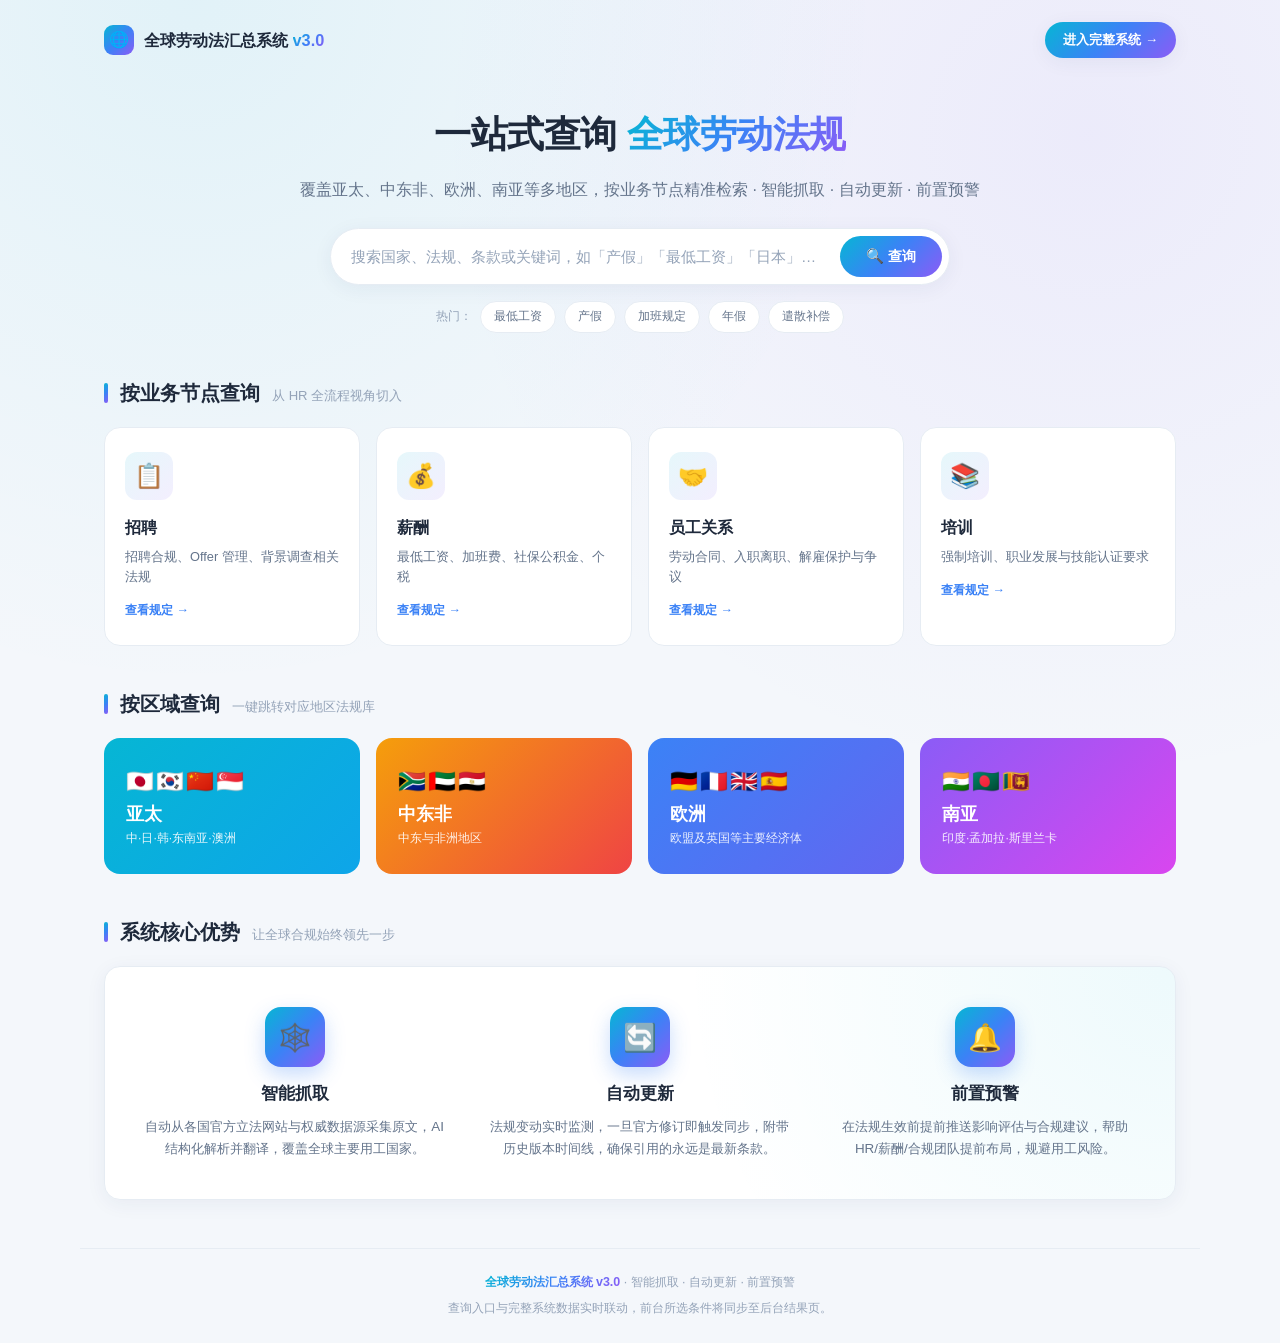
==== portal.html @ 12f2a08b "Add files via upload" ====
<!DOCTYPE html>
<html lang="zh-CN">
<head>
<meta charset="UTF-8">
<meta name="viewport" content="width=device-width, initial-scale=1.0">
<title>全球劳动法汇总系统 · 智能查询入口</title>
<style>
*{margin:0;padding:0;box-sizing:border-box}
:root{
  --grad:linear-gradient(135deg,#06b6d4,#3b82f6,#8b5cf6);
  --grad-soft:linear-gradient(135deg,rgba(6,182,212,.10),rgba(139,92,246,.10));
  --accent:#3b82f6;--accent2:#06b6d4;--accent3:#8b5cf6;
  --text:#1e293b;--text2:#64748b;--text3:#94a3b8;
  --bg:#f4f7fb;--card:#ffffff;--border:#e6ecf3;
  --shadow:0 4px 20px rgba(30,58,95,.06);
  --shadow-hover:0 12px 32px rgba(59,130,246,.16);
  --radius:16px;--radius-sm:10px;
  --font:-apple-system,BlinkMacSystemFont,"Segoe UI",Roboto,"Noto Sans SC",sans-serif;
}
html,body{min-height:100%}
body{font-family:var(--font);background:var(--bg);color:var(--text);line-height:1.6;
  background-image:radial-gradient(circle at 15% 0%,rgba(6,182,212,.08),transparent 40%),
                   radial-gradient(circle at 85% 10%,rgba(139,92,246,.08),transparent 40%);}

/* ===== Header ===== */
.top{max-width:1120px;margin:0 auto;padding:22px 24px;display:flex;align-items:center;justify-content:space-between}
.brand{display:flex;align-items:center;gap:10px;font-weight:800;font-size:1.02rem}
.brand .dot{width:30px;height:30px;border-radius:9px;background:var(--grad);display:flex;align-items:center;justify-content:center;font-size:1rem}
.brand .grad-text{background:var(--grad);-webkit-background-clip:text;-webkit-text-fill-color:transparent;background-clip:text}
.top-enter{background:var(--grad);color:#fff;border:none;padding:9px 18px;border-radius:24px;font-size:.82rem;font-weight:600;cursor:pointer;box-shadow:var(--shadow);transition:transform .2s,box-shadow .2s}
.top-enter:hover{transform:translateY(-2px);box-shadow:var(--shadow-hover)}

/* ===== Hero ===== */
.hero{max-width:820px;margin:26px auto 10px;padding:0 24px;text-align:center}
.hero h1{font-size:2.3rem;font-weight:800;letter-spacing:-.5px;margin-bottom:12px}
.hero h1 .grad-text{background:var(--grad);-webkit-background-clip:text;-webkit-text-fill-color:transparent;background-clip:text}
.hero p{color:var(--text2);font-size:1rem;margin-bottom:26px}
.search-wrap{display:flex;gap:8px;max-width:620px;margin:0 auto;background:var(--card);
  border:1px solid var(--border);border-radius:30px;padding:7px 7px 7px 20px;box-shadow:var(--shadow);
  transition:box-shadow .25s,border-color .25s}
.search-wrap:focus-within{border-color:var(--accent);box-shadow:0 0 0 4px rgba(59,130,246,.12)}
.search-wrap input{flex:1;border:none;outline:none;font-size:.95rem;background:transparent;color:var(--text);font-family:var(--font)}
.search-wrap input::placeholder{color:var(--text3)}
.search-wrap button{background:var(--grad);color:#fff;border:none;border-radius:24px;padding:11px 26px;font-size:.9rem;font-weight:600;cursor:pointer;transition:transform .2s}
.search-wrap button:hover{transform:translateY(-1px)}
.quick{display:flex;gap:8px;justify-content:center;flex-wrap:wrap;margin-top:16px}
.quick span{color:var(--text3);font-size:.78rem;align-self:center}
.quick a{font-size:.78rem;color:var(--text2);background:var(--card);border:1px solid var(--border);
  padding:5px 13px;border-radius:16px;text-decoration:none;transition:all .2s}
.quick a:hover{color:var(--accent);border-color:var(--accent);background:rgba(59,130,246,.06)}

/* ===== Sections ===== */
.section{max-width:1120px;margin:0 auto;padding:34px 24px 8px}
.section-head{display:flex;align-items:baseline;gap:12px;margin-bottom:18px}
.section-head h2{font-size:1.25rem;font-weight:700}
.section-head .sub{color:var(--text3);font-size:.82rem}
.section-head .bar{width:4px;height:20px;border-radius:3px;background:var(--grad);align-self:center}

/* ===== Business nodes ===== */
.grid-4{display:grid;grid-template-columns:repeat(4,1fr);gap:16px}
.node-card{background:var(--card);border:1px solid var(--border);border-radius:var(--radius);padding:24px 20px;
  cursor:pointer;text-decoration:none;color:inherit;display:block;position:relative;overflow:hidden;
  transition:transform .25s,box-shadow .25s,border-color .25s}
.node-card::before{content:'';position:absolute;inset:0 0 auto 0;height:3px;background:var(--grad);transform:scaleX(0);transform-origin:left;transition:transform .3s}
.node-card:hover{transform:translateY(-4px);box-shadow:var(--shadow-hover);border-color:transparent}
.node-card:hover::before{transform:scaleX(1)}
.node-icon{width:48px;height:48px;border-radius:12px;background:var(--grad-soft);display:flex;align-items:center;justify-content:center;font-size:1.5rem;margin-bottom:14px}
.node-card h3{font-size:1.02rem;font-weight:700;margin-bottom:6px}
.node-card p{color:var(--text2);font-size:.8rem}
.node-card .go{margin-top:14px;font-size:.78rem;color:var(--accent);font-weight:600}

/* ===== Regions ===== */
.grid-region{display:grid;grid-template-columns:repeat(4,1fr);gap:16px}
.region-card{position:relative;border-radius:var(--radius);padding:26px 22px;cursor:pointer;text-decoration:none;color:#fff;
  overflow:hidden;min-height:132px;display:flex;flex-direction:column;justify-content:space-between;
  transition:transform .25s,box-shadow .25s}
.region-card:hover{transform:translateY(-4px);box-shadow:var(--shadow-hover)}
.region-card .r-flags{font-size:1.4rem;letter-spacing:2px}
.region-card h3{font-size:1.12rem;font-weight:700}
.region-card p{font-size:.76rem;opacity:.9}
.r-apac{background:linear-gradient(135deg,#06b6d4,#0ea5e9)}
.r-mea{background:linear-gradient(135deg,#f59e0b,#ef4444)}
.r-eu{background:linear-gradient(135deg,#3b82f6,#6366f1)}
.r-sa{background:linear-gradient(135deg,#8b5cf6,#d946ef)}

/* ===== Advantages ===== */
.adv-wrap{background:var(--card);border:1px solid var(--border);border-radius:var(--radius);padding:34px 30px;box-shadow:var(--shadow);
  background-image:radial-gradient(circle at 100% 0%,rgba(6,182,212,.07),transparent 45%)}
.grid-3{display:grid;grid-template-columns:repeat(3,1fr);gap:26px}
.adv{text-align:center;padding:6px}
.adv-icon{width:60px;height:60px;margin:0 auto 14px;border-radius:16px;background:var(--grad);display:flex;align-items:center;justify-content:center;font-size:1.7rem;box-shadow:0 8px 20px rgba(59,130,246,.28)}
.adv h3{font-size:1.05rem;font-weight:700;margin-bottom:8px}
.adv p{color:var(--text2);font-size:.84rem}

/* ===== Footer ===== */
.footer{max-width:1120px;margin:40px auto 0;padding:24px;text-align:center;color:var(--text3);font-size:.78rem;border-top:1px solid var(--border)}
.footer .grad-text{background:var(--grad);-webkit-background-clip:text;-webkit-text-fill-color:transparent;background-clip:text;font-weight:600}

/* ===== Responsive ===== */
@media(max-width:900px){
  .grid-4,.grid-region{grid-template-columns:repeat(2,1fr)}
  .grid-3{grid-template-columns:1fr}
  .hero h1{font-size:1.7rem}
}
@media(max-width:520px){
  .grid-4,.grid-region{grid-template-columns:1fr}
  .search-wrap{flex-direction:column;border-radius:16px;padding:12px}
  .search-wrap button{width:100%}
}
.fade{animation:fade .5s ease both}
@keyframes fade{from{opacity:0;transform:translateY(12px)}to{opacity:1;transform:translateY(0)}}
</style>
</head>
<body>

<!-- Header -->
<div class="top fade">
  <div class="brand">
    <span class="dot">🌐</span>
    <span>全球劳动法汇总系统 <span class="grad-text">v3.0</span></span>
  </div>
  <button class="top-enter" onclick="location.href='index.html'">进入完整系统 →</button>
</div>

<!-- Hero + Search -->
<section class="hero fade">
  <h1>一站式查询 <span class="grad-text">全球劳动法规</span></h1>
  <p>覆盖亚太、中东非、欧洲、南亚等多地区，按业务节点精准检索 · 智能抓取 · 自动更新 · 前置预警</p>
  <div class="search-wrap">
    <input id="q" type="text" placeholder="搜索国家、法规、条款或关键词，如「产假」「最低工资」「日本」…"
      onkeydown="if(event.key==='Enter')doSearch()">
    <button onclick="doSearch()">🔍 查询</button>
  </div>
  <div class="quick">
    <span>热门：</span>
    <a href="index.html?search=最低工资">最低工资</a>
    <a href="index.html?search=产假">产假</a>
    <a href="index.html?search=加班">加班规定</a>
    <a href="index.html?search=年假">年假</a>
    <a href="index.html?search=遣散">遣散补偿</a>
  </div>
</section>

<!-- Business Nodes -->
<section class="section fade">
  <div class="section-head">
    <span class="bar"></span>
    <h2>按业务节点查询</h2>
    <span class="sub">从 HR 全流程视角切入</span>
  </div>
  <div class="grid-4">
    <a class="node-card" href="index.html?business=recruit">
      <div class="node-icon">📋</div>
      <h3>招聘</h3>
      <p>招聘合规、Offer 管理、背景调查相关法规</p>
      <div class="go">查看规定 →</div>
    </a>
    <a class="node-card" href="index.html?business=payroll">
      <div class="node-icon">💰</div>
      <h3>薪酬</h3>
      <p>最低工资、加班费、社保公积金、个税</p>
      <div class="go">查看规定 →</div>
    </a>
    <a class="node-card" href="index.html?business=relations">
      <div class="node-icon">🤝</div>
      <h3>员工关系</h3>
      <p>劳动合同、入职离职、解雇保护与争议</p>
      <div class="go">查看规定 →</div>
    </a>
    <a class="node-card" href="index.html?business=training">
      <div class="node-icon">📚</div>
      <h3>培训</h3>
      <p>强制培训、职业发展与技能认证要求</p>
      <div class="go">查看规定 →</div>
    </a>
  </div>
</section>

<!-- Regions -->
<section class="section fade">
  <div class="section-head">
    <span class="bar"></span>
    <h2>按区域查询</h2>
    <span class="sub">一键跳转对应地区法规库</span>
  </div>
  <div class="grid-region">
    <a class="region-card r-apac" href="index.html?region=apac">
      <div class="r-flags">🇯🇵🇰🇷🇨🇳🇸🇬</div>
      <div><h3>亚太</h3><p>中·日·韩·东南亚·澳洲</p></div>
    </a>
    <a class="region-card r-mea" href="index.html?region=mea">
      <div class="r-flags">🇿🇦🇦🇪🇪🇬</div>
      <div><h3>中东非</h3><p>中东与非洲地区</p></div>
    </a>
    <a class="region-card r-eu" href="index.html?region=europe">
      <div class="r-flags">🇩🇪🇫🇷🇬🇧🇪🇸</div>
      <div><h3>欧洲</h3><p>欧盟及英国等主要经济体</p></div>
    </a>
    <a class="region-card r-sa" href="index.html?region=sasia">
      <div class="r-flags">🇮🇳🇧🇩🇱🇰</div>
      <div><h3>南亚</h3><p>印度·孟加拉·斯里兰卡</p></div>
    </a>
  </div>
</section>

<!-- Advantages -->
<section class="section fade">
  <div class="section-head">
    <span class="bar"></span>
    <h2>系统核心优势</h2>
    <span class="sub">让全球合规始终领先一步</span>
  </div>
  <div class="adv-wrap">
    <div class="grid-3">
      <div class="adv">
        <div class="adv-icon">🕸️</div>
        <h3>智能抓取</h3>
        <p>自动从各国官方立法网站与权威数据源采集原文，AI 结构化解析并翻译，覆盖全球主要用工国家。</p>
      </div>
      <div class="adv">
        <div class="adv-icon">🔄</div>
        <h3>自动更新</h3>
        <p>法规变动实时监测，一旦官方修订即触发同步，附带历史版本时间线，确保引用的永远是最新条款。</p>
      </div>
      <div class="adv">
        <div class="adv-icon">🔔</div>
        <h3>前置预警</h3>
        <p>在法规生效前提前推送影响评估与合规建议，帮助 HR/薪酬/合规团队提前布局，规避用工风险。</p>
      </div>
    </div>
  </div>
</section>

<div class="footer">
  <p><span class="grad-text">全球劳动法汇总系统 v3.0</span> · 智能抓取 · 自动更新 · 前置预警</p>
  <p style="margin-top:6px">查询入口与完整系统数据实时联动，前台所选条件将同步至后台结果页。</p>
</div>

<script>
function doSearch(){
  const v = document.getElementById('q').value.trim();
  location.href = v ? 'index.html?search=' + encodeURIComponent(v) : 'index.html';
}
</script>
</body>
</html>
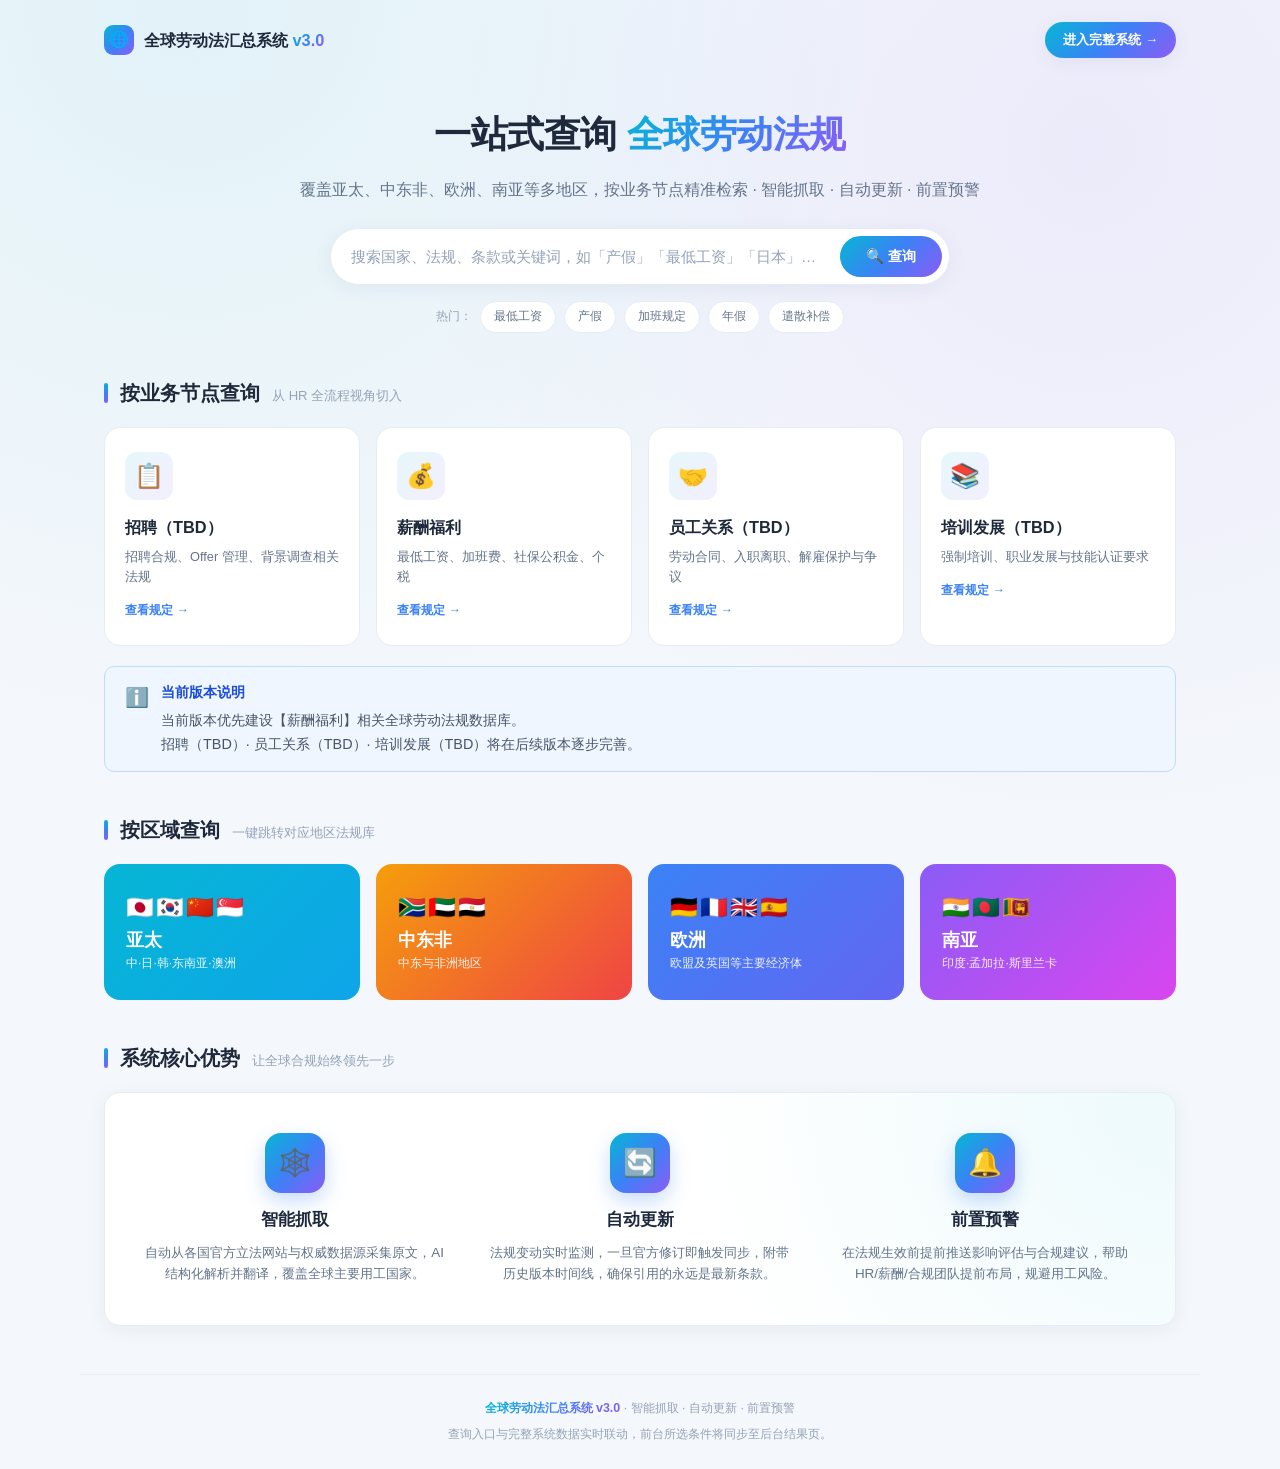
==== commit 62653141: "feat: UI/UX 放大优化 + TBD迁移 + 删除用户框 CSS追加覆盖（Edit工具写入，编码安全）： - 全局字体17px/行高1.72，左栏300px，右栏340px - 搜索框/筛选框" ====
--- a/portal.html
+++ b/portal.html
@@ -151,28 +151,36 @@
   <div class="grid-4">
     <a class="node-card" href="index.html?business=recruit">
       <div class="node-icon">📋</div>
-      <h3>招聘</h3>
+      <h3>招聘（TBD）</h3>
       <p>招聘合规、Offer 管理、背景调查相关法规</p>
       <div class="go">查看规定 →</div>
     </a>
     <a class="node-card" href="index.html?business=payroll">
       <div class="node-icon">💰</div>
-      <h3>薪酬</h3>
+      <h3>薪酬福利</h3>
       <p>最低工资、加班费、社保公积金、个税</p>
       <div class="go">查看规定 →</div>
     </a>
     <a class="node-card" href="index.html?business=relations">
       <div class="node-icon">🤝</div>
-      <h3>员工关系</h3>
+      <h3>员工关系（TBD）</h3>
       <p>劳动合同、入职离职、解雇保护与争议</p>
       <div class="go">查看规定 →</div>
     </a>
     <a class="node-card" href="index.html?business=training">
       <div class="node-icon">📚</div>
-      <h3>培训</h3>
+      <h3>培训发展（TBD）</h3>
       <p>强制培训、职业发展与技能认证要求</p>
       <div class="go">查看规定 →</div>
     </a>
+  </div>
+  <div style="margin-top:20px;padding:14px 20px;background:#eff6ff;border:1px solid #bfdbfe;border-radius:10px;display:flex;align-items:flex-start;gap:12px;font-size:0.9rem;color:#475569;line-height:1.65">
+    <span style="font-size:1.2rem;flex-shrink:0;margin-top:1px">ℹ️</span>
+    <div>
+      <strong style="color:#1d4ed8;display:block;margin-bottom:4px">当前版本说明</strong>
+      当前版本优先建设【薪酬福利】相关全球劳动法规数据库。<br>
+      招聘（TBD）· 员工关系（TBD）· 培训发展（TBD）将在后续版本逐步完善。
+    </div>
   </div>
 </section>
 
